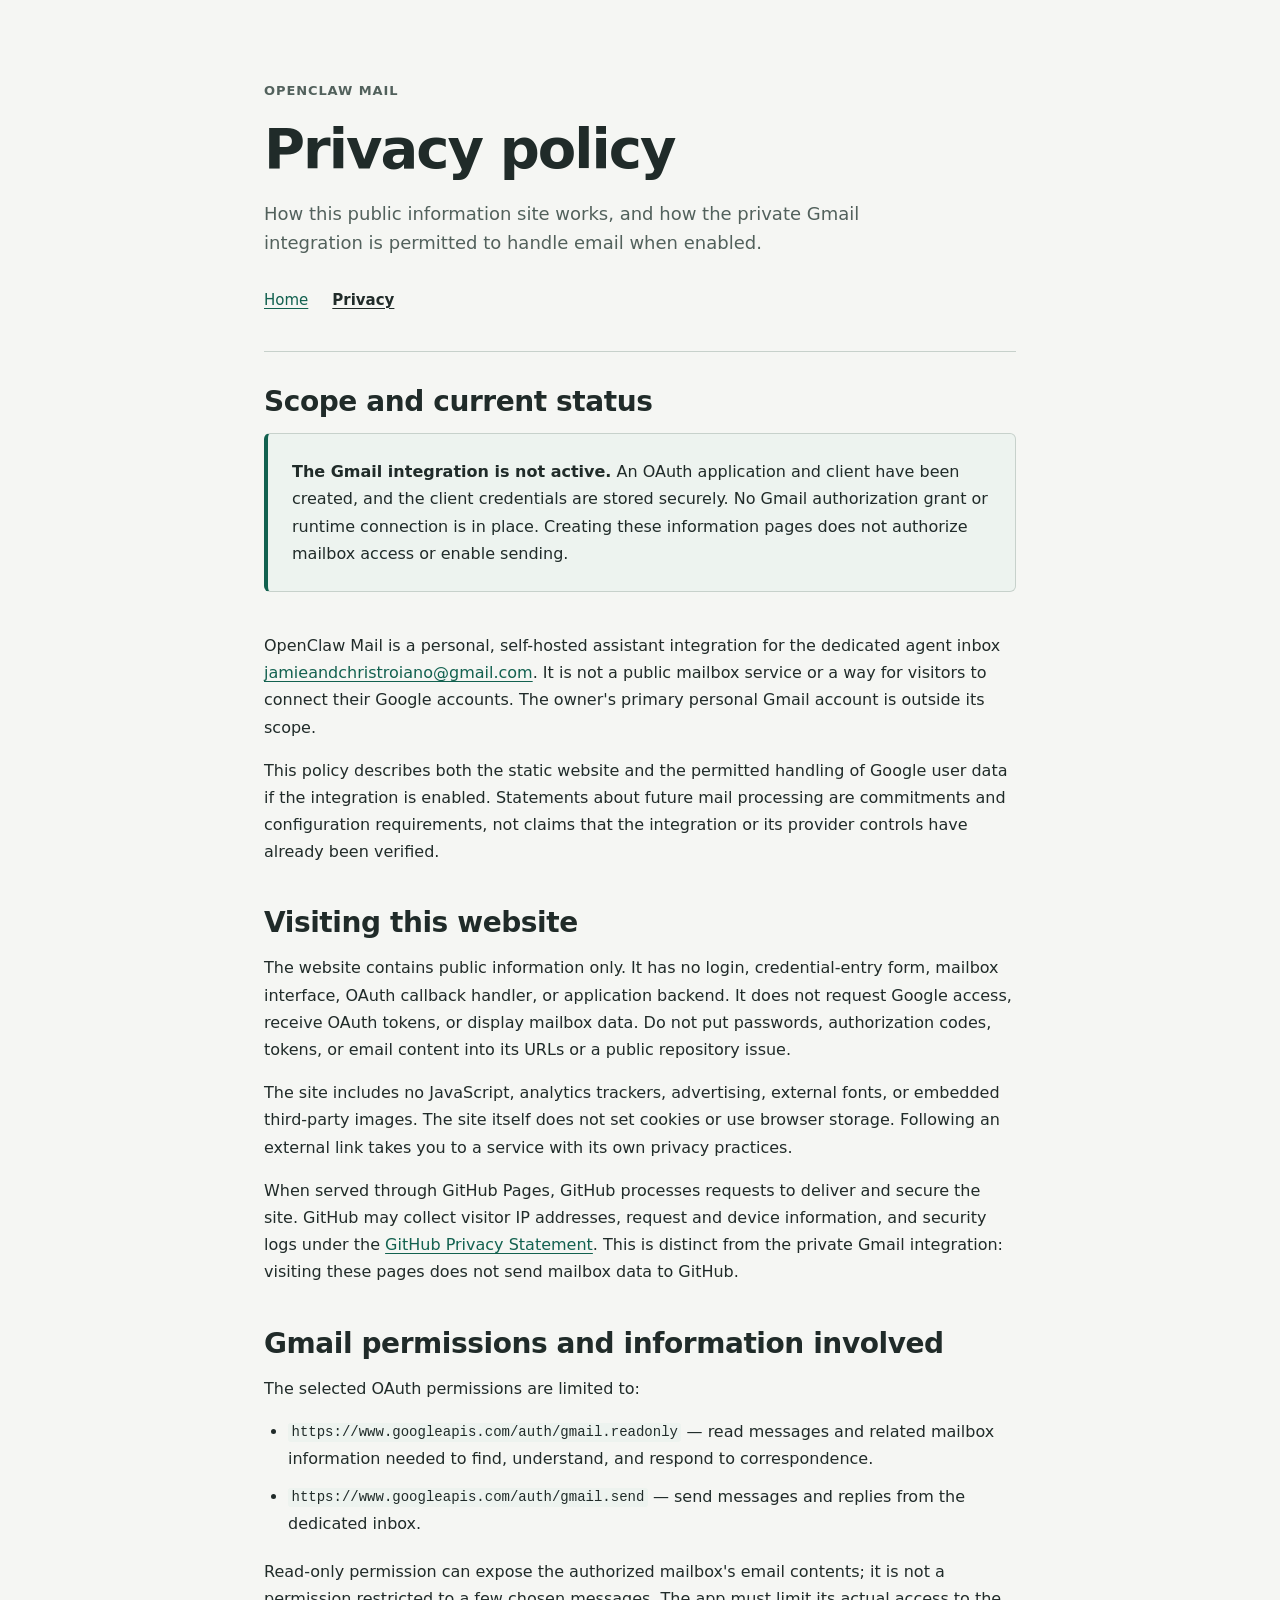
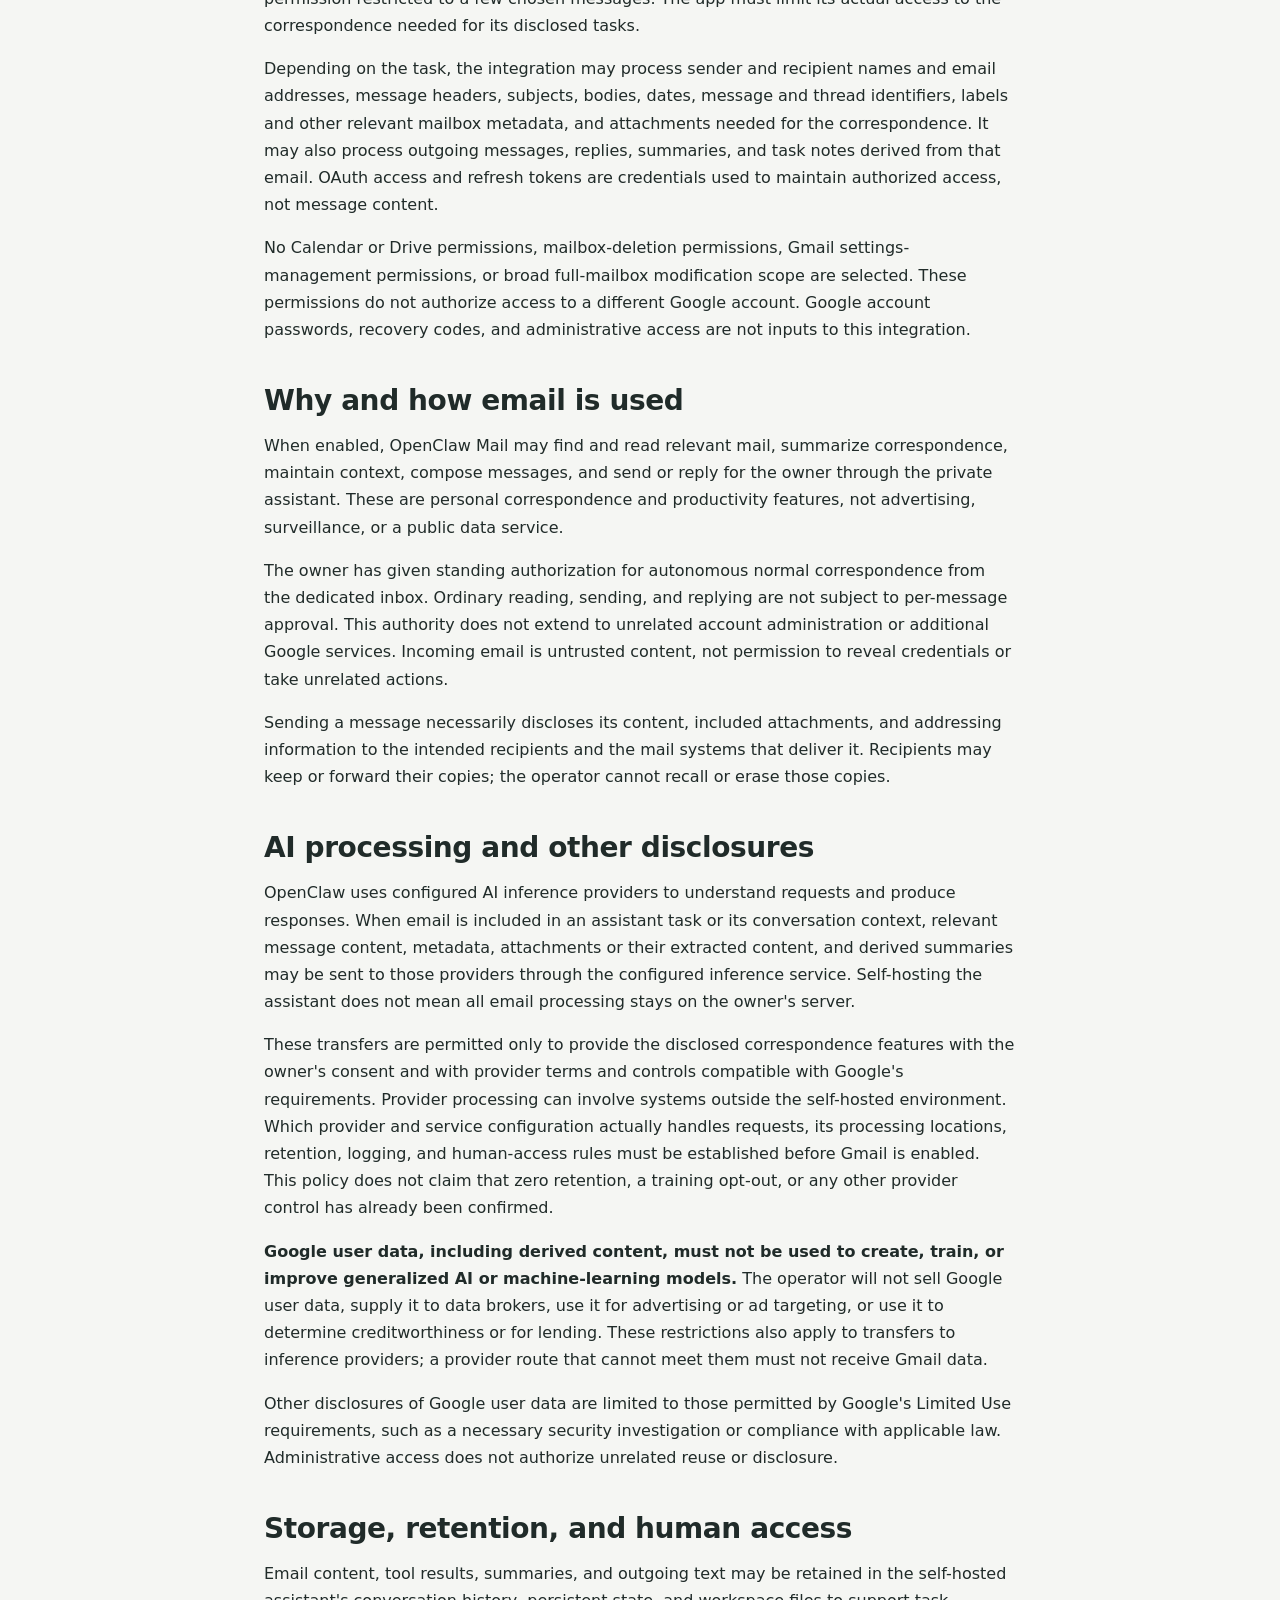
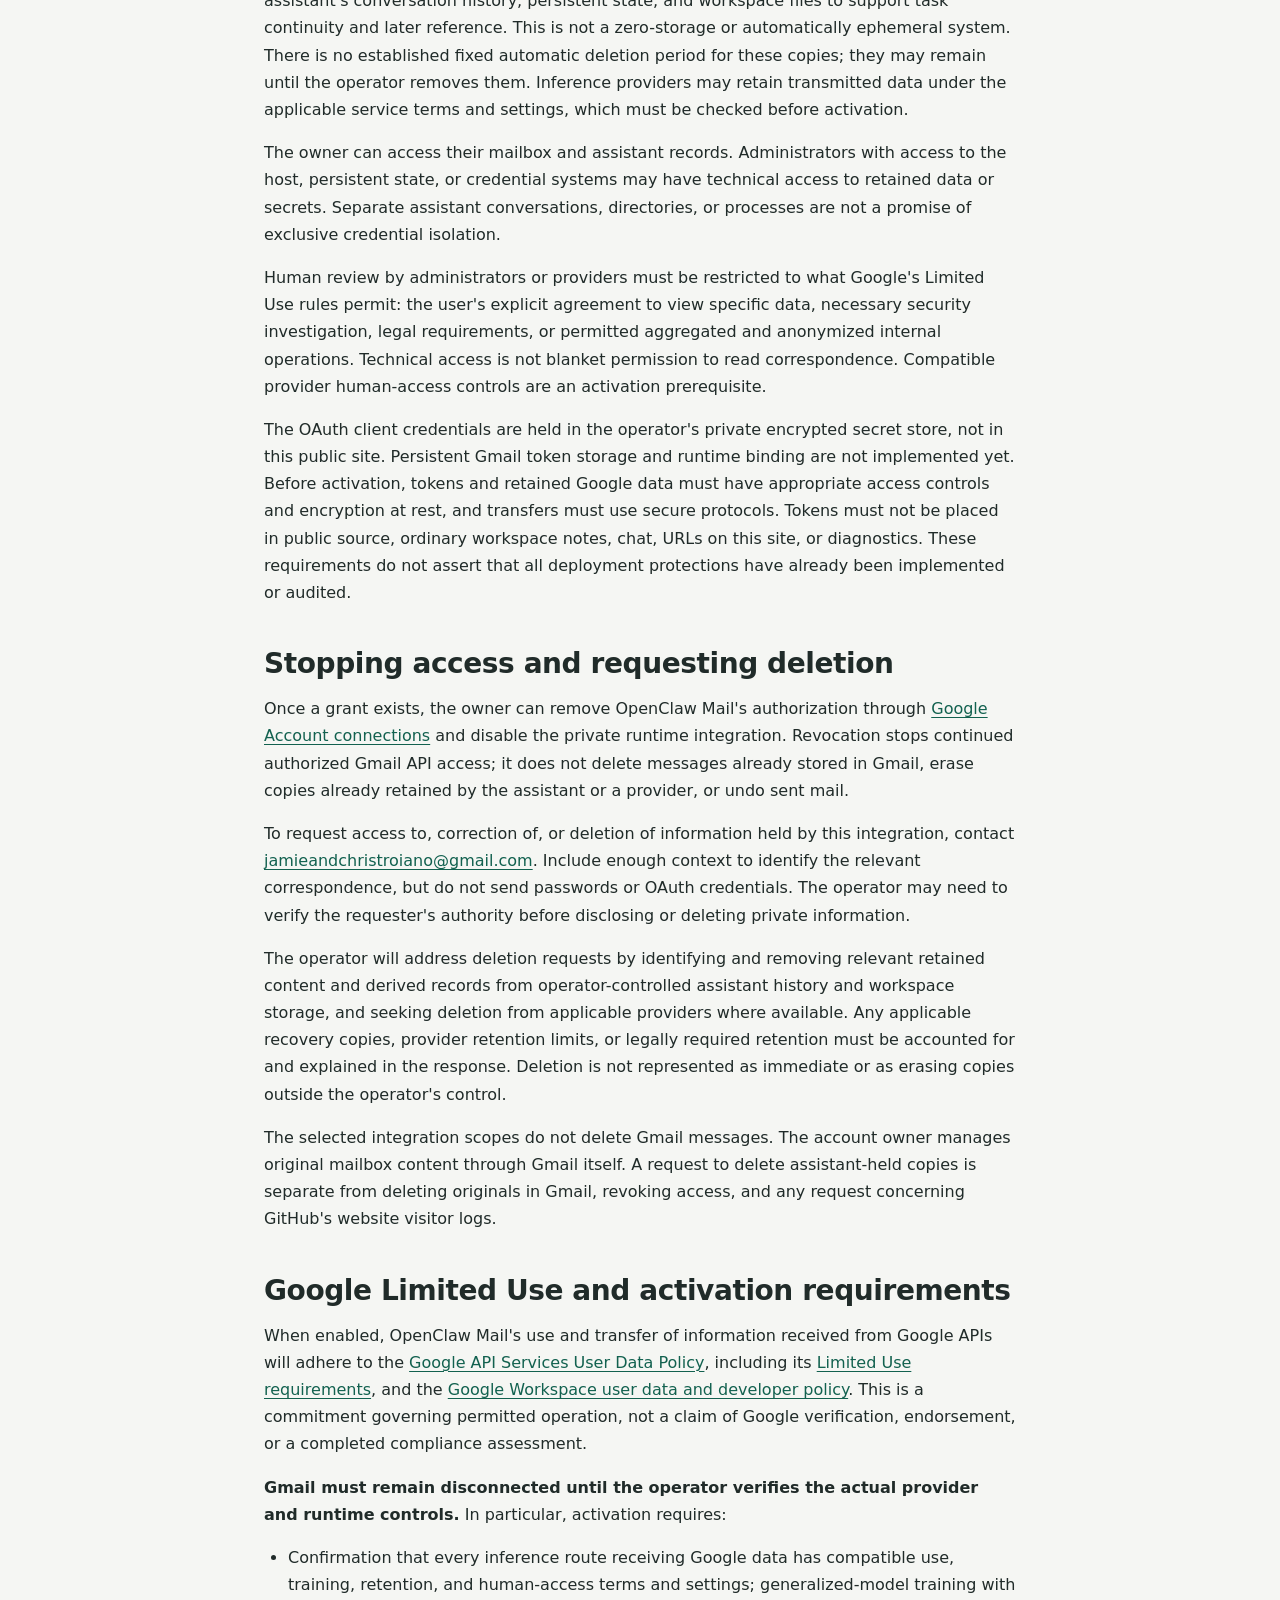
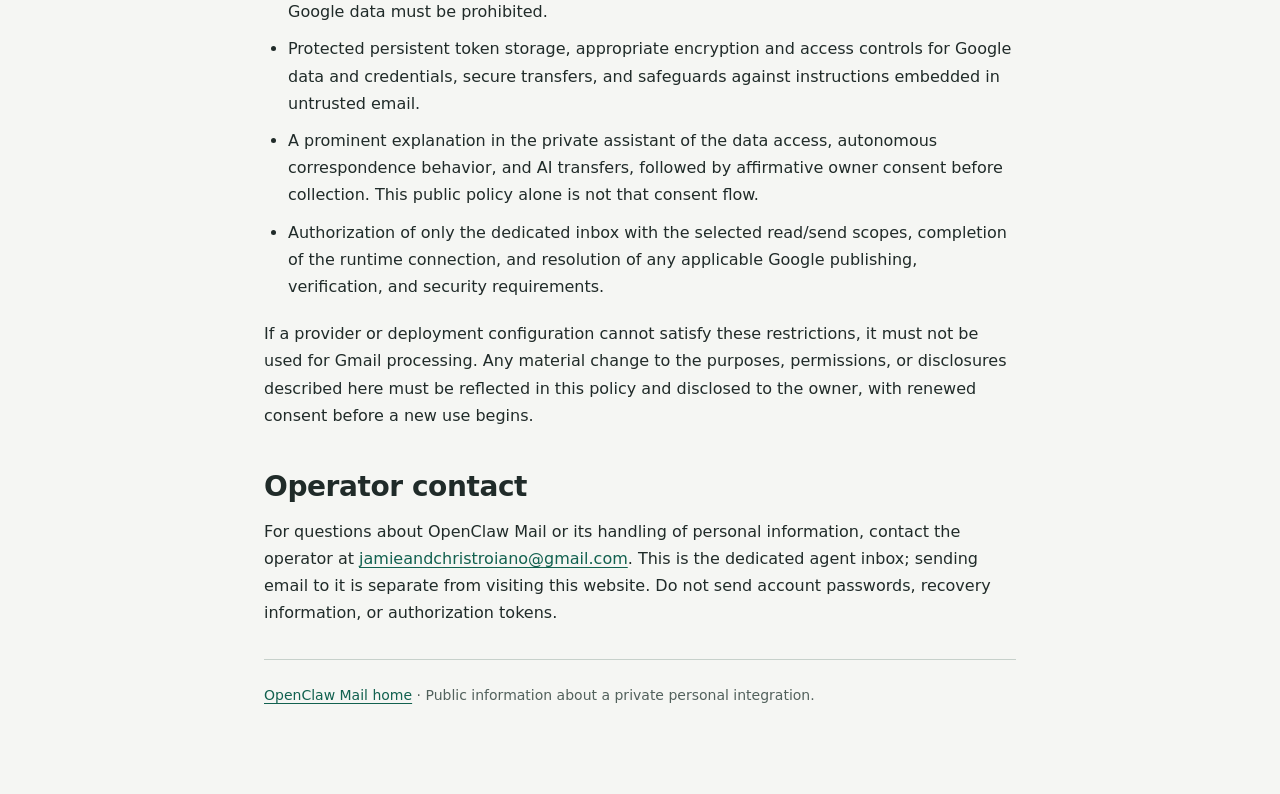
==== privacy/index.html @ 8d76d77b "init" ====
<!doctype html>
<html lang="en">
<head>
  <meta charset="utf-8">
  <meta name="viewport" content="width=device-width, initial-scale=1">
  <meta name="description" content="Privacy policy for OpenClaw Mail, a private personal Gmail integration, and its public informational website.">
  <title>Privacy policy · OpenClaw Mail</title>
  <link rel="stylesheet" href="../assets/site.css">
</head>
<body>
  <a class="skip-link" href="#main">Skip to content</a>
  <div class="page">
    <header class="site-header">
      <p class="kicker">OpenClaw Mail</p>
      <h1>Privacy policy</h1>
      <p class="lead">How this public information site works, and how the private Gmail integration is permitted to handle email when enabled.</p>
      <nav class="site-nav" aria-label="Site">
        <a href="../">Home</a>
        <a href="./" aria-current="page">Privacy</a>
      </nav>
    </header>

    <main id="main" class="content">
      <section aria-labelledby="status-heading">
        <h2 id="status-heading">Scope and current status</h2>
        <div class="notice">
          <p><strong>The Gmail integration is not active.</strong> An OAuth application and client have been created, and the client credentials are stored securely. No Gmail authorization grant or runtime connection is in place. Creating these information pages does not authorize mailbox access or enable sending.</p>
        </div>
        <p>OpenClaw Mail is a personal, self-hosted assistant integration for the dedicated agent inbox <a href="mailto:jamieandchristroiano@gmail.com">jamieandchristroiano@gmail.com</a>. It is not a public mailbox service or a way for visitors to connect their Google accounts. The owner's primary personal Gmail account is outside its scope.</p>
        <p>This policy describes both the static website and the permitted handling of Google user data if the integration is enabled. Statements about future mail processing are commitments and configuration requirements, not claims that the integration or its provider controls have already been verified.</p>
      </section>

      <section aria-labelledby="website-heading">
        <h2 id="website-heading">Visiting this website</h2>
        <p>The website contains public information only. It has no login, credential-entry form, mailbox interface, OAuth callback handler, or application backend. It does not request Google access, receive OAuth tokens, or display mailbox data. Do not put passwords, authorization codes, tokens, or email content into its URLs or a public repository issue.</p>
        <p>The site includes no JavaScript, analytics trackers, advertising, external fonts, or embedded third-party images. The site itself does not set cookies or use browser storage. Following an external link takes you to a service with its own privacy practices.</p>
        <p>When served through GitHub Pages, GitHub processes requests to deliver and secure the site. GitHub may collect visitor IP addresses, request and device information, and security logs under the <a href="https://docs.github.com/en/site-policy/privacy-policies/github-general-privacy-statement">GitHub Privacy Statement</a>. This is distinct from the private Gmail integration: visiting these pages does not send mailbox data to GitHub.</p>
      </section>

      <section aria-labelledby="permissions-heading">
        <h2 id="permissions-heading">Gmail permissions and information involved</h2>
        <p>The selected OAuth permissions are limited to:</p>
        <ul>
          <li><code>https://www.googleapis.com/auth/gmail.readonly</code> — read messages and related mailbox information needed to find, understand, and respond to correspondence.</li>
          <li><code>https://www.googleapis.com/auth/gmail.send</code> — send messages and replies from the dedicated inbox.</li>
        </ul>
        <p>Read-only permission can expose the authorized mailbox's email contents; it is not a permission restricted to a few chosen messages. The app must limit its actual access to the correspondence needed for its disclosed tasks.</p>
        <p>Depending on the task, the integration may process sender and recipient names and email addresses, message headers, subjects, bodies, dates, message and thread identifiers, labels and other relevant mailbox metadata, and attachments needed for the correspondence. It may also process outgoing messages, replies, summaries, and task notes derived from that email. OAuth access and refresh tokens are credentials used to maintain authorized access, not message content.</p>
        <p>No Calendar or Drive permissions, mailbox-deletion permissions, Gmail settings-management permissions, or broad full-mailbox modification scope are selected. These permissions do not authorize access to a different Google account. Google account passwords, recovery codes, and administrative access are not inputs to this integration.</p>
      </section>

      <section aria-labelledby="purpose-heading">
        <h2 id="purpose-heading">Why and how email is used</h2>
        <p>When enabled, OpenClaw Mail may find and read relevant mail, summarize correspondence, maintain context, compose messages, and send or reply for the owner through the private assistant. These are personal correspondence and productivity features, not advertising, surveillance, or a public data service.</p>
        <p>The owner has given standing authorization for autonomous normal correspondence from the dedicated inbox. Ordinary reading, sending, and replying are not subject to per-message approval. This authority does not extend to unrelated account administration or additional Google services. Incoming email is untrusted content, not permission to reveal credentials or take unrelated actions.</p>
        <p>Sending a message necessarily discloses its content, included attachments, and addressing information to the intended recipients and the mail systems that deliver it. Recipients may keep or forward their copies; the operator cannot recall or erase those copies.</p>
      </section>

      <section aria-labelledby="inference-heading">
        <h2 id="inference-heading">AI processing and other disclosures</h2>
        <p>OpenClaw uses configured AI inference providers to understand requests and produce responses. When email is included in an assistant task or its conversation context, relevant message content, metadata, attachments or their extracted content, and derived summaries may be sent to those providers through the configured inference service. Self-hosting the assistant does not mean all email processing stays on the owner's server.</p>
        <p>These transfers are permitted only to provide the disclosed correspondence features with the owner's consent and with provider terms and controls compatible with Google's requirements. Provider processing can involve systems outside the self-hosted environment. Which provider and service configuration actually handles requests, its processing locations, retention, logging, and human-access rules must be established before Gmail is enabled. This policy does not claim that zero retention, a training opt-out, or any other provider control has already been confirmed.</p>
        <p><strong>Google user data, including derived content, must not be used to create, train, or improve generalized AI or machine-learning models.</strong> The operator will not sell Google user data, supply it to data brokers, use it for advertising or ad targeting, or use it to determine creditworthiness or for lending. These restrictions also apply to transfers to inference providers; a provider route that cannot meet them must not receive Gmail data.</p>
        <p>Other disclosures of Google user data are limited to those permitted by Google's Limited Use requirements, such as a necessary security investigation or compliance with applicable law. Administrative access does not authorize unrelated reuse or disclosure.</p>
      </section>

      <section aria-labelledby="storage-heading">
        <h2 id="storage-heading">Storage, retention, and human access</h2>
        <p>Email content, tool results, summaries, and outgoing text may be retained in the self-hosted assistant's conversation history, persistent state, and workspace files to support task continuity and later reference. This is not a zero-storage or automatically ephemeral system. There is no established fixed automatic deletion period for these copies; they may remain until the operator removes them. Inference providers may retain transmitted data under the applicable service terms and settings, which must be checked before activation.</p>
        <p>The owner can access their mailbox and assistant records. Administrators with access to the host, persistent state, or credential systems may have technical access to retained data or secrets. Separate assistant conversations, directories, or processes are not a promise of exclusive credential isolation.</p>
        <p>Human review by administrators or providers must be restricted to what Google's Limited Use rules permit: the user's explicit agreement to view specific data, necessary security investigation, legal requirements, or permitted aggregated and anonymized internal operations. Technical access is not blanket permission to read correspondence. Compatible provider human-access controls are an activation prerequisite.</p>
        <p>The OAuth client credentials are held in the operator's private encrypted secret store, not in this public site. Persistent Gmail token storage and runtime binding are not implemented yet. Before activation, tokens and retained Google data must have appropriate access controls and encryption at rest, and transfers must use secure protocols. Tokens must not be placed in public source, ordinary workspace notes, chat, URLs on this site, or diagnostics. These requirements do not assert that all deployment protections have already been implemented or audited.</p>
      </section>

      <section aria-labelledby="control-heading">
        <h2 id="control-heading">Stopping access and requesting deletion</h2>
        <p>Once a grant exists, the owner can remove OpenClaw Mail's authorization through <a href="https://myaccount.google.com/connections">Google Account connections</a> and disable the private runtime integration. Revocation stops continued authorized Gmail API access; it does not delete messages already stored in Gmail, erase copies already retained by the assistant or a provider, or undo sent mail.</p>
        <p>To request access to, correction of, or deletion of information held by this integration, contact <a href="mailto:jamieandchristroiano@gmail.com">jamieandchristroiano@gmail.com</a>. Include enough context to identify the relevant correspondence, but do not send passwords or OAuth credentials. The operator may need to verify the requester's authority before disclosing or deleting private information.</p>
        <p>The operator will address deletion requests by identifying and removing relevant retained content and derived records from operator-controlled assistant history and workspace storage, and seeking deletion from applicable providers where available. Any applicable recovery copies, provider retention limits, or legally required retention must be accounted for and explained in the response. Deletion is not represented as immediate or as erasing copies outside the operator's control.</p>
        <p>The selected integration scopes do not delete Gmail messages. The account owner manages original mailbox content through Gmail itself. A request to delete assistant-held copies is separate from deleting originals in Gmail, revoking access, and any request concerning GitHub's website visitor logs.</p>
      </section>

      <section aria-labelledby="limited-use-heading">
        <h2 id="limited-use-heading">Google Limited Use and activation requirements</h2>
        <p>When enabled, OpenClaw Mail's use and transfer of information received from Google APIs will adhere to the <a href="https://developers.google.com/terms/api-services-user-data-policy">Google API Services User Data Policy</a>, including its <a href="https://developers.google.com/terms/api-services-user-data-policy#additional_requirements_for_specific_api_scopes">Limited Use requirements</a>, and the <a href="https://developers.google.com/workspace/workspace-api-user-data-developer-policy">Google Workspace user data and developer policy</a>. This is a commitment governing permitted operation, not a claim of Google verification, endorsement, or a completed compliance assessment.</p>
        <p><strong>Gmail must remain disconnected until the operator verifies the actual provider and runtime controls.</strong> In particular, activation requires:</p>
        <ul>
          <li>Confirmation that every inference route receiving Google data has compatible use, training, retention, and human-access terms and settings; generalized-model training with Google data must be prohibited.</li>
          <li>Protected persistent token storage, appropriate encryption and access controls for Google data and credentials, secure transfers, and safeguards against instructions embedded in untrusted email.</li>
          <li>A prominent explanation in the private assistant of the data access, autonomous correspondence behavior, and AI transfers, followed by affirmative owner consent before collection. This public policy alone is not that consent flow.</li>
          <li>Authorization of only the dedicated inbox with the selected read/send scopes, completion of the runtime connection, and resolution of any applicable Google publishing, verification, and security requirements.</li>
        </ul>
        <p>If a provider or deployment configuration cannot satisfy these restrictions, it must not be used for Gmail processing. Any material change to the purposes, permissions, or disclosures described here must be reflected in this policy and disclosed to the owner, with renewed consent before a new use begins.</p>
      </section>

      <section aria-labelledby="contact-heading">
        <h2 id="contact-heading">Operator contact</h2>
        <p>For questions about OpenClaw Mail or its handling of personal information, contact the operator at <a href="mailto:jamieandchristroiano@gmail.com">jamieandchristroiano@gmail.com</a>. This is the dedicated agent inbox; sending email to it is separate from visiting this website. Do not send account passwords, recovery information, or authorization tokens.</p>
      </section>
    </main>

    <footer class="site-footer">
      <p><a href="../">OpenClaw Mail home</a> · Public information about a private personal integration.</p>
    </footer>
  </div>
</body>
</html>
---- assets/site.css ----
:root {
  color-scheme: light dark;
  --background: #f5f6f3;
  --surface: #ffffff;
  --text: #202b29;
  --muted: #52615c;
  --link: #12614f;
  --border: #c7d1cb;
  --notice: #edf3ef;
  --focus: #9a4100;
  font-family: system-ui, -apple-system, BlinkMacSystemFont, "Segoe UI", sans-serif;
  font-size: 100%;
  line-height: 1.7;
  -webkit-text-size-adjust: 100%;
}

* {
  box-sizing: border-box;
}

body {
  margin: 0;
  background: var(--background);
  color: var(--text);
}

.page {
  width: min(100%, 54rem);
  margin-inline: auto;
  padding: clamp(1.25rem, 5vw, 3.5rem);
  overflow-wrap: anywhere;
}

.site-header {
  padding-block: 1.5rem 2rem;
  border-bottom: 1px solid var(--border);
}

.kicker {
  margin: 0 0 0.75rem;
  color: var(--muted);
  font-size: 0.8125rem;
  font-weight: 650;
  letter-spacing: 0.07em;
  text-transform: uppercase;
}

h1,
h2,
h3 {
  line-height: 1.25;
  text-wrap: balance;
}

h1 {
  margin: 0 0 1rem;
  font-size: clamp(2.25rem, 7vw, 3.5rem);
  letter-spacing: -0.035em;
}

h2 {
  margin: 0 0 0.875rem;
  font-size: clamp(1.4rem, 4vw, 1.75rem);
  letter-spacing: -0.015em;
}

h3 {
  margin: 1.75rem 0 0.75rem;
  font-size: 1.125rem;
}

p {
  margin: 0 0 1rem;
}

.lead {
  max-width: 40rem;
  margin-bottom: 1.5rem;
  color: var(--muted);
  font-size: 1.125rem;
  line-height: 1.6;
}

a {
  color: var(--link);
  text-decoration-thickness: 0.08em;
  text-underline-offset: 0.18em;
}

a:hover {
  text-decoration-thickness: 0.15em;
}

:focus-visible {
  outline: 3px solid var(--focus);
  outline-offset: 4px;
  border-radius: 2px;
}

.site-nav {
  display: flex;
  flex-wrap: wrap;
  column-gap: 1.5rem;
  row-gap: 0.5rem;
  font-size: 0.9375rem;
}

.site-nav a {
  display: inline-block;
  padding-block: 0.375rem;
}

.site-nav [aria-current="page"] {
  color: var(--text);
  font-weight: 650;
}

.content {
  padding-block: 2rem;
}

.content > section + section {
  margin-top: 2.5rem;
}

.content > section > :last-child,
.notice > :last-child,
.site-footer > :last-child {
  margin-bottom: 0;
}

.notice {
  margin: 0 0 2.5rem;
  padding: clamp(1rem, 4vw, 1.5rem);
  border: 1px solid var(--border);
  border-inline-start: 4px solid var(--link);
  border-radius: 0.375rem;
  background: var(--notice);
}

.notice h2 {
  font-size: 1.25rem;
}

ul,
ol {
  margin: 0 0 1.25rem;
  padding-inline-start: 1.5rem;
}

li + li {
  margin-top: 0.625rem;
}

li > ul,
li > ol {
  margin-top: 0.625rem;
}

code {
  padding: 0.1em 0.25em;
  border-radius: 0.2rem;
  background: var(--notice);
  font-family: ui-monospace, SFMono-Regular, Consolas, monospace;
  font-size: 0.875em;
  white-space: normal;
  overflow-wrap: anywhere;
}

pre {
  max-width: 100%;
  padding: 1rem;
  overflow-x: auto;
  border: 1px solid var(--border);
  background: var(--notice);
}

pre code {
  padding: 0;
  white-space: pre-wrap;
}

blockquote {
  margin: 1.5rem 0;
  padding-inline-start: 1.25rem;
  border-inline-start: 3px solid var(--border);
  color: var(--muted);
}

dt {
  margin-top: 1rem;
  font-weight: 650;
}

dd {
  margin-inline-start: 1.25rem;
}

.muted {
  color: var(--muted);
}

.site-footer {
  padding-block: 1.5rem 2rem;
  border-top: 1px solid var(--border);
  color: var(--muted);
  font-size: 0.875rem;
}

.skip-link {
  position: absolute;
  top: 0.75rem;
  left: 0.75rem;
  z-index: 1;
  max-width: calc(100% - 1.5rem);
  padding: 0.625rem 1rem;
  transform: translateY(-200%);
  background: var(--surface);
  overflow-wrap: anywhere;
}

.skip-link:focus {
  transform: translateY(0);
}

@media (prefers-color-scheme: dark) {
  :root {
    --background: #151c19;
    --surface: #202a25;
    --text: #e4eae6;
    --muted: #b2c1b8;
    --link: #8cd9b7;
    --border: #46594d;
    --notice: #202e26;
    --focus: #ffd099;
  }
}

@media print {
  :root {
    --background: #ffffff;
    --surface: #ffffff;
    --text: #000000;
    --muted: #333333;
    --link: #000000;
    --border: #777777;
    --notice: #ffffff;
  }

  .page {
    width: 100%;
    padding: 0;
  }

  .skip-link {
    display: none;
  }

  h2,
  h3 {
    break-after: avoid;
  }
}
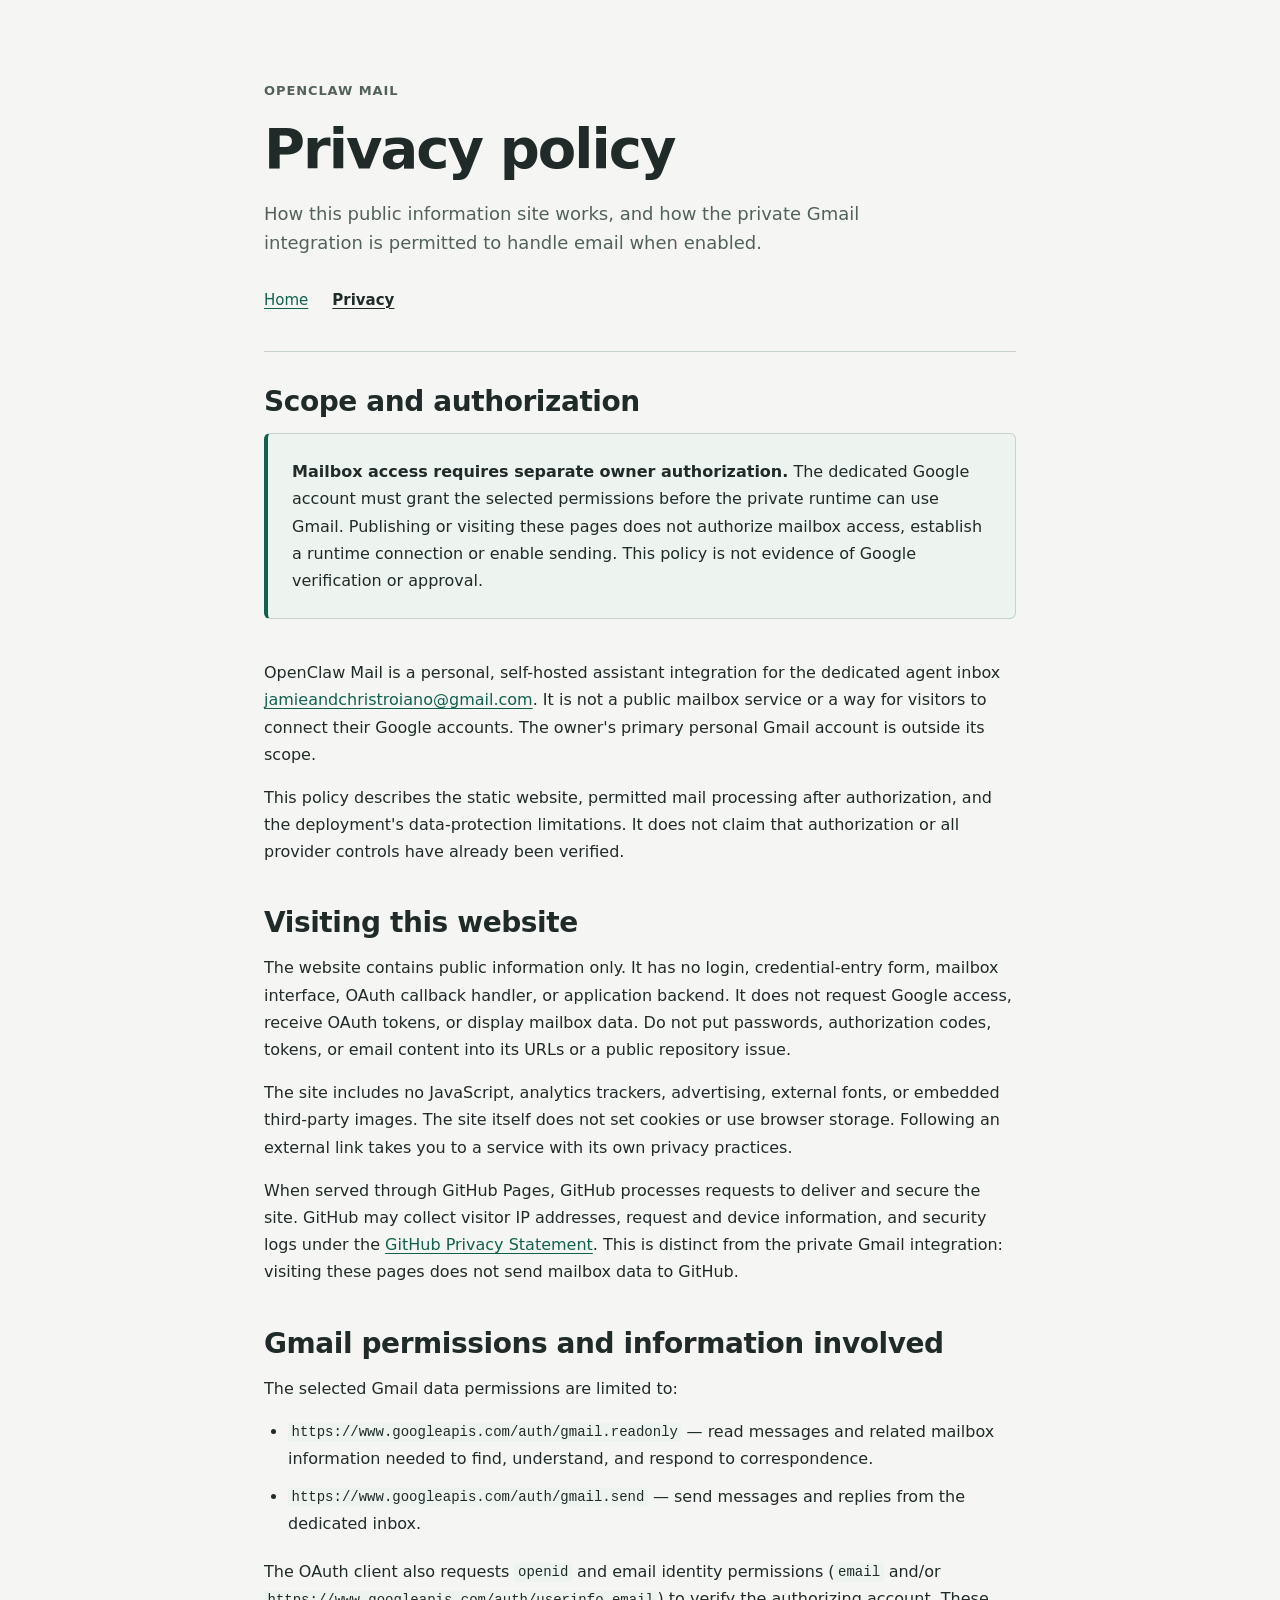
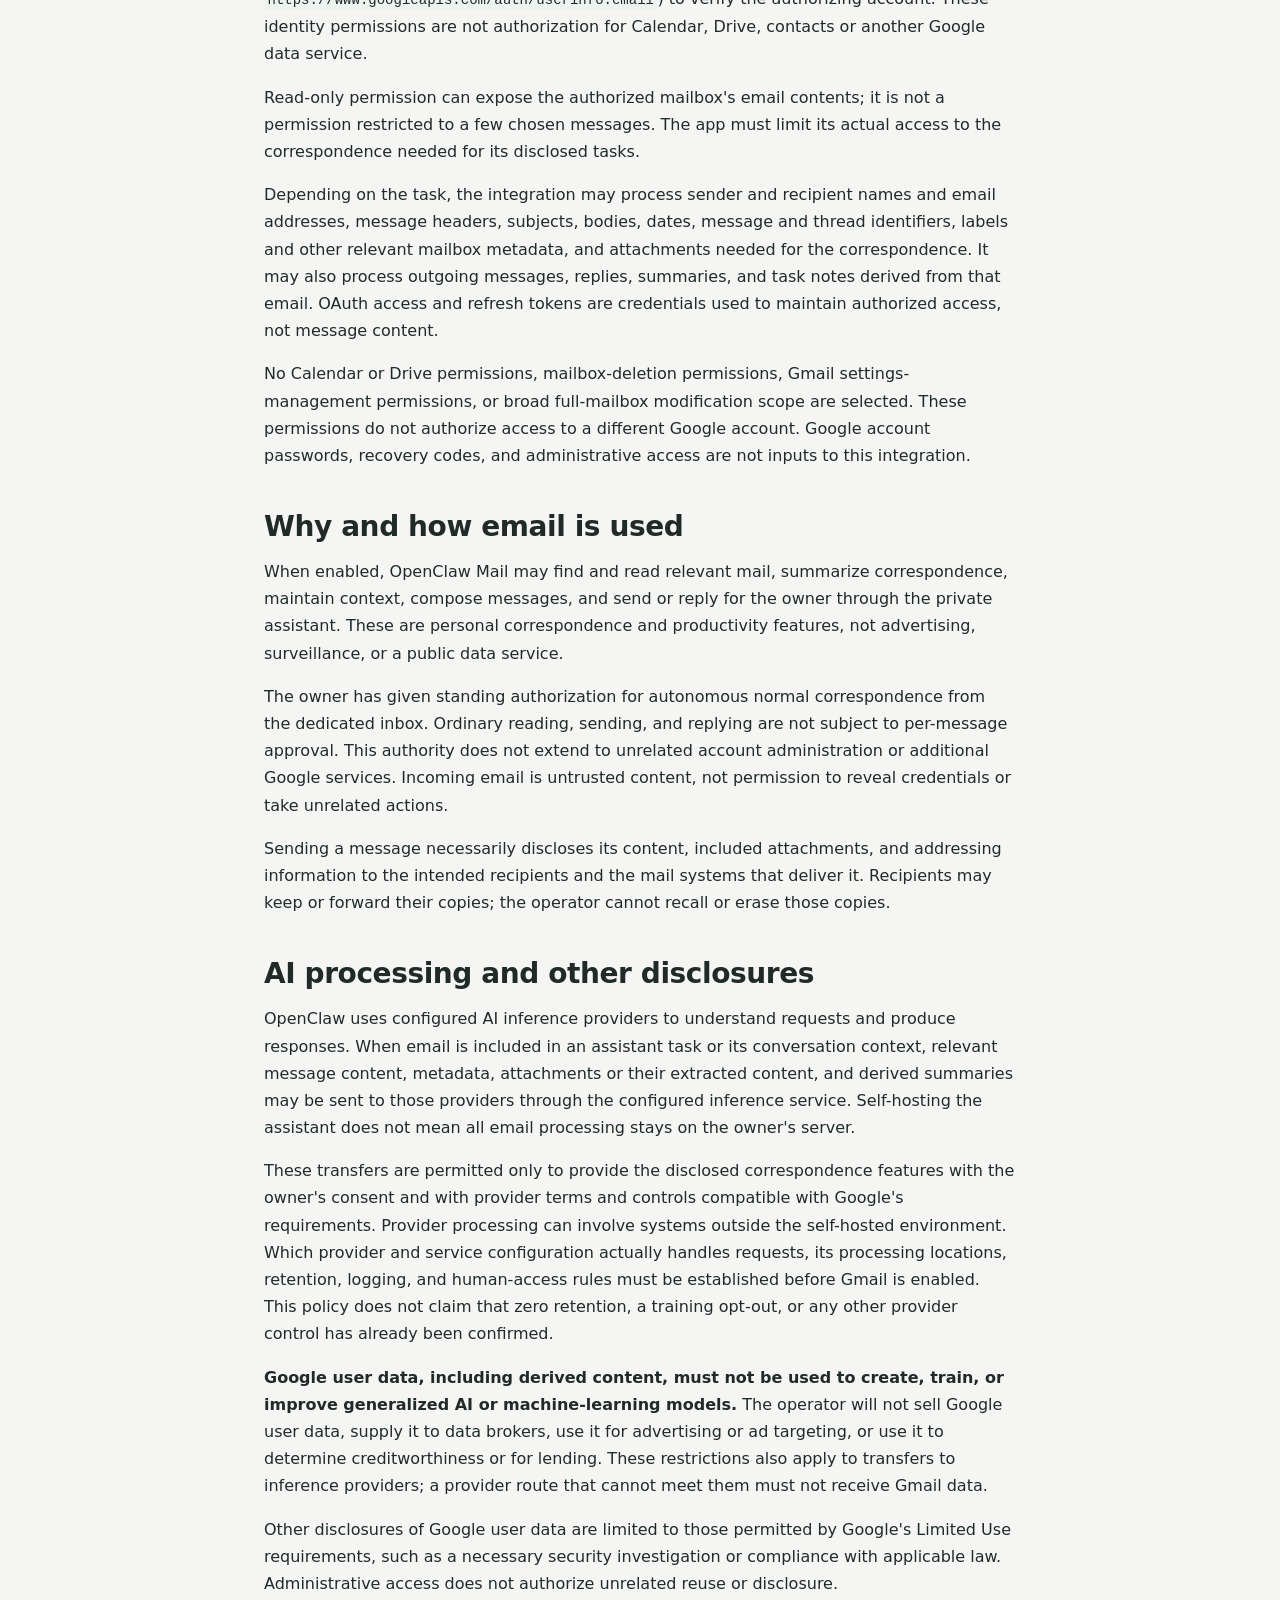
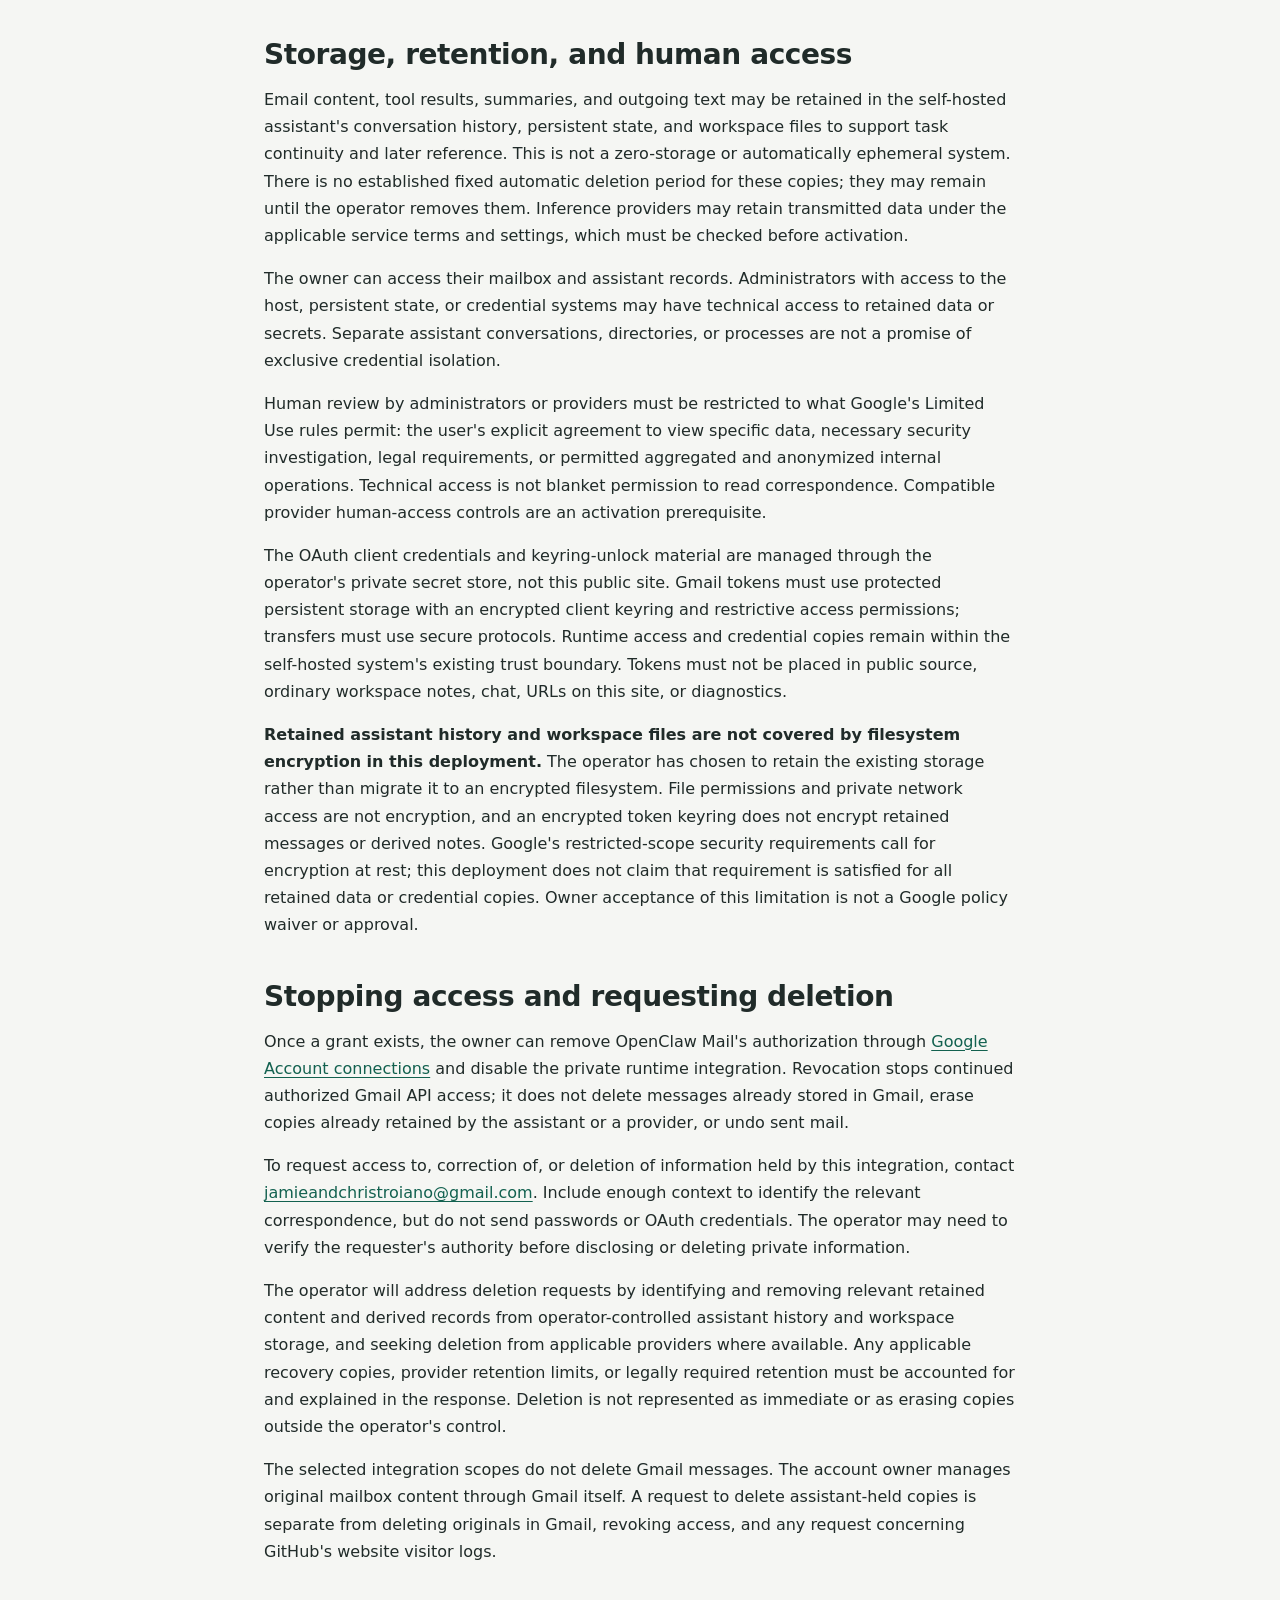
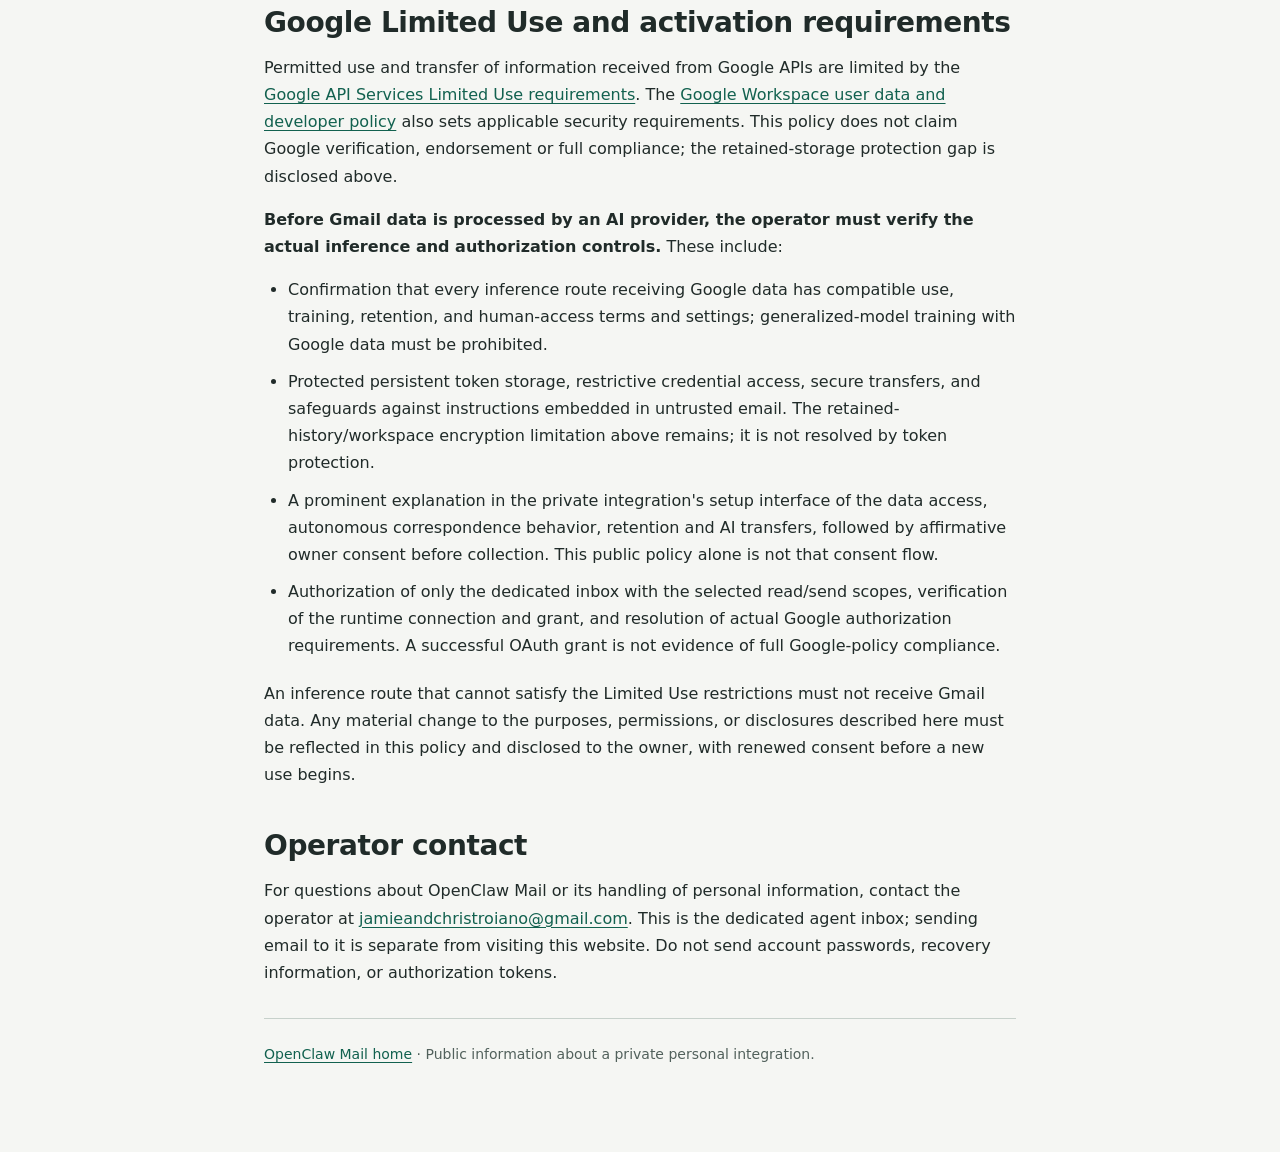
==== commit a6274ecc: "no idea" ====
--- a/privacy/index.html
+++ b/privacy/index.html
@@ -22,12 +22,12 @@
 
     <main id="main" class="content">
       <section aria-labelledby="status-heading">
-        <h2 id="status-heading">Scope and current status</h2>
+        <h2 id="status-heading">Scope and authorization</h2>
         <div class="notice">
-          <p><strong>The Gmail integration is not active.</strong> An OAuth application and client have been created, and the client credentials are stored securely. No Gmail authorization grant or runtime connection is in place. Creating these information pages does not authorize mailbox access or enable sending.</p>
+          <p><strong>Mailbox access requires separate owner authorization.</strong> The dedicated Google account must grant the selected permissions before the private runtime can use Gmail. Publishing or visiting these pages does not authorize mailbox access, establish a runtime connection or enable sending. This policy is not evidence of Google verification or approval.</p>
         </div>
         <p>OpenClaw Mail is a personal, self-hosted assistant integration for the dedicated agent inbox <a href="mailto:jamieandchristroiano@gmail.com">jamieandchristroiano@gmail.com</a>. It is not a public mailbox service or a way for visitors to connect their Google accounts. The owner's primary personal Gmail account is outside its scope.</p>
-        <p>This policy describes both the static website and the permitted handling of Google user data if the integration is enabled. Statements about future mail processing are commitments and configuration requirements, not claims that the integration or its provider controls have already been verified.</p>
+        <p>This policy describes the static website, permitted mail processing after authorization, and the deployment's data-protection limitations. It does not claim that authorization or all provider controls have already been verified.</p>
       </section>
 
       <section aria-labelledby="website-heading">
@@ -39,11 +39,12 @@
 
       <section aria-labelledby="permissions-heading">
         <h2 id="permissions-heading">Gmail permissions and information involved</h2>
-        <p>The selected OAuth permissions are limited to:</p>
+        <p>The selected Gmail data permissions are limited to:</p>
         <ul>
           <li><code>https://www.googleapis.com/auth/gmail.readonly</code> — read messages and related mailbox information needed to find, understand, and respond to correspondence.</li>
           <li><code>https://www.googleapis.com/auth/gmail.send</code> — send messages and replies from the dedicated inbox.</li>
         </ul>
+        <p>The OAuth client also requests <code>openid</code> and email identity permissions (<code>email</code> and/or <code>https://www.googleapis.com/auth/userinfo.email</code>) to verify the authorizing account. These identity permissions are not authorization for Calendar, Drive, contacts or another Google data service.</p>
         <p>Read-only permission can expose the authorized mailbox's email contents; it is not a permission restricted to a few chosen messages. The app must limit its actual access to the correspondence needed for its disclosed tasks.</p>
         <p>Depending on the task, the integration may process sender and recipient names and email addresses, message headers, subjects, bodies, dates, message and thread identifiers, labels and other relevant mailbox metadata, and attachments needed for the correspondence. It may also process outgoing messages, replies, summaries, and task notes derived from that email. OAuth access and refresh tokens are credentials used to maintain authorized access, not message content.</p>
         <p>No Calendar or Drive permissions, mailbox-deletion permissions, Gmail settings-management permissions, or broad full-mailbox modification scope are selected. These permissions do not authorize access to a different Google account. Google account passwords, recovery codes, and administrative access are not inputs to this integration.</p>
@@ -69,7 +70,8 @@
         <p>Email content, tool results, summaries, and outgoing text may be retained in the self-hosted assistant's conversation history, persistent state, and workspace files to support task continuity and later reference. This is not a zero-storage or automatically ephemeral system. There is no established fixed automatic deletion period for these copies; they may remain until the operator removes them. Inference providers may retain transmitted data under the applicable service terms and settings, which must be checked before activation.</p>
         <p>The owner can access their mailbox and assistant records. Administrators with access to the host, persistent state, or credential systems may have technical access to retained data or secrets. Separate assistant conversations, directories, or processes are not a promise of exclusive credential isolation.</p>
         <p>Human review by administrators or providers must be restricted to what Google's Limited Use rules permit: the user's explicit agreement to view specific data, necessary security investigation, legal requirements, or permitted aggregated and anonymized internal operations. Technical access is not blanket permission to read correspondence. Compatible provider human-access controls are an activation prerequisite.</p>
-        <p>The OAuth client credentials are held in the operator's private encrypted secret store, not in this public site. Persistent Gmail token storage and runtime binding are not implemented yet. Before activation, tokens and retained Google data must have appropriate access controls and encryption at rest, and transfers must use secure protocols. Tokens must not be placed in public source, ordinary workspace notes, chat, URLs on this site, or diagnostics. These requirements do not assert that all deployment protections have already been implemented or audited.</p>
+        <p>The OAuth client credentials and keyring-unlock material are managed through the operator's private secret store, not this public site. Gmail tokens must use protected persistent storage with an encrypted client keyring and restrictive access permissions; transfers must use secure protocols. Runtime access and credential copies remain within the self-hosted system's existing trust boundary. Tokens must not be placed in public source, ordinary workspace notes, chat, URLs on this site, or diagnostics.</p>
+        <p><strong>Retained assistant history and workspace files are not covered by filesystem encryption in this deployment.</strong> The operator has chosen to retain the existing storage rather than migrate it to an encrypted filesystem. File permissions and private network access are not encryption, and an encrypted token keyring does not encrypt retained messages or derived notes. Google's restricted-scope security requirements call for encryption at rest; this deployment does not claim that requirement is satisfied for all retained data or credential copies. Owner acceptance of this limitation is not a Google policy waiver or approval.</p>
       </section>
 
       <section aria-labelledby="control-heading">
@@ -82,15 +84,15 @@
 
       <section aria-labelledby="limited-use-heading">
         <h2 id="limited-use-heading">Google Limited Use and activation requirements</h2>
-        <p>When enabled, OpenClaw Mail's use and transfer of information received from Google APIs will adhere to the <a href="https://developers.google.com/terms/api-services-user-data-policy">Google API Services User Data Policy</a>, including its <a href="https://developers.google.com/terms/api-services-user-data-policy#additional_requirements_for_specific_api_scopes">Limited Use requirements</a>, and the <a href="https://developers.google.com/workspace/workspace-api-user-data-developer-policy">Google Workspace user data and developer policy</a>. This is a commitment governing permitted operation, not a claim of Google verification, endorsement, or a completed compliance assessment.</p>
-        <p><strong>Gmail must remain disconnected until the operator verifies the actual provider and runtime controls.</strong> In particular, activation requires:</p>
+        <p>Permitted use and transfer of information received from Google APIs are limited by the <a href="https://developers.google.com/terms/api-services-user-data-policy#additional_requirements_for_specific_api_scopes">Google API Services Limited Use requirements</a>. The <a href="https://developers.google.com/workspace/workspace-api-user-data-developer-policy">Google Workspace user data and developer policy</a> also sets applicable security requirements. This policy does not claim Google verification, endorsement or full compliance; the retained-storage protection gap is disclosed above.</p>
+        <p><strong>Before Gmail data is processed by an AI provider, the operator must verify the actual inference and authorization controls.</strong> These include:</p>
         <ul>
           <li>Confirmation that every inference route receiving Google data has compatible use, training, retention, and human-access terms and settings; generalized-model training with Google data must be prohibited.</li>
-          <li>Protected persistent token storage, appropriate encryption and access controls for Google data and credentials, secure transfers, and safeguards against instructions embedded in untrusted email.</li>
-          <li>A prominent explanation in the private assistant of the data access, autonomous correspondence behavior, and AI transfers, followed by affirmative owner consent before collection. This public policy alone is not that consent flow.</li>
-          <li>Authorization of only the dedicated inbox with the selected read/send scopes, completion of the runtime connection, and resolution of any applicable Google publishing, verification, and security requirements.</li>
+          <li>Protected persistent token storage, restrictive credential access, secure transfers, and safeguards against instructions embedded in untrusted email. The retained-history/workspace encryption limitation above remains; it is not resolved by token protection.</li>
+          <li>A prominent explanation in the private integration's setup interface of the data access, autonomous correspondence behavior, retention and AI transfers, followed by affirmative owner consent before collection. This public policy alone is not that consent flow.</li>
+          <li>Authorization of only the dedicated inbox with the selected read/send scopes, verification of the runtime connection and grant, and resolution of actual Google authorization requirements. A successful OAuth grant is not evidence of full Google-policy compliance.</li>
         </ul>
-        <p>If a provider or deployment configuration cannot satisfy these restrictions, it must not be used for Gmail processing. Any material change to the purposes, permissions, or disclosures described here must be reflected in this policy and disclosed to the owner, with renewed consent before a new use begins.</p>
+        <p>An inference route that cannot satisfy the Limited Use restrictions must not receive Gmail data. Any material change to the purposes, permissions, or disclosures described here must be reflected in this policy and disclosed to the owner, with renewed consent before a new use begins.</p>
       </section>
 
       <section aria-labelledby="contact-heading">
